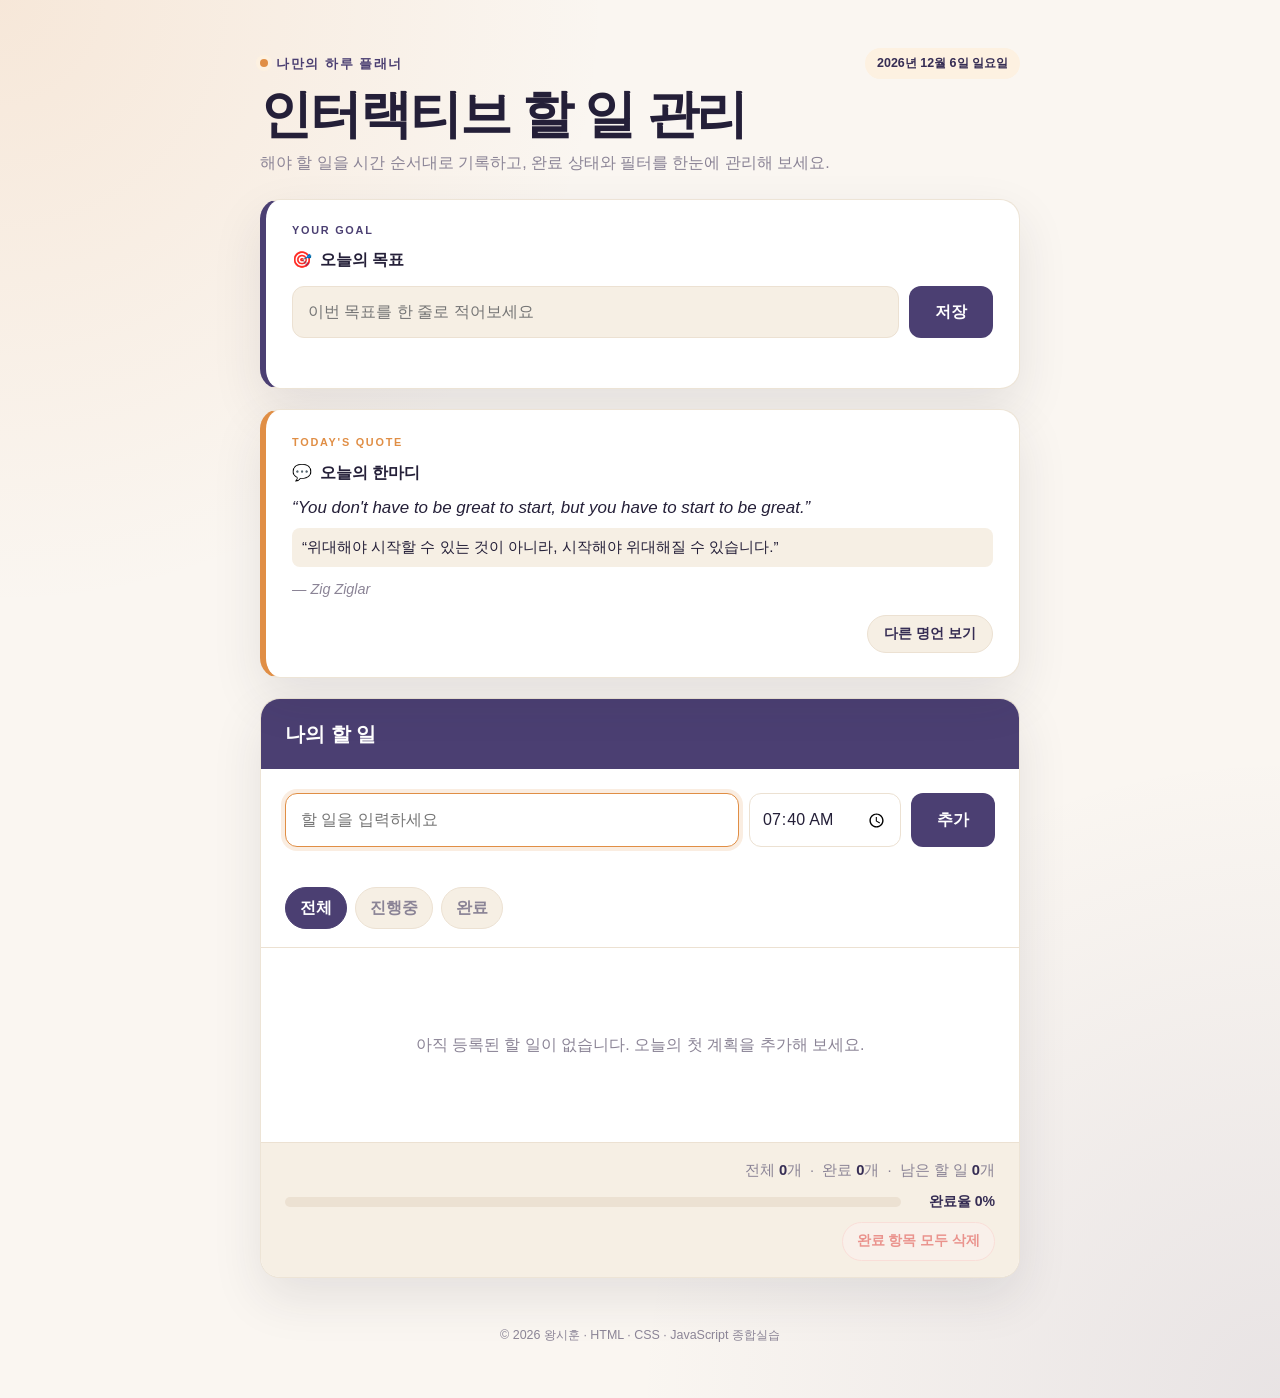
==== Individual_Project/Day2_CSS_JS/02_Interactive_Todo_App/index.html @ aad3d423 "Day2_CSS_JS" ====
<!DOCTYPE html>
<html lang="ko">
<head>
    <meta charset="UTF-8">
    <meta name="viewport" content="width=device-width, initial-scale=1.0">
    <title>Interactive Todo App</title>

    <!-- [개발자 확인] PPT에서 HTML/CSS 파일명은 지정되지 않아 기존 강의자료 방식대로 index.html / css/style.css를 사용했습니다. -->
    <link rel="stylesheet" href="./css/style.css">
</head>
<body>
    <main class="todo-app">
        <header class="app-header">
            <div class="header-row">
                <p class="eyebrow">
                    <span class="eyebrow-dot" aria-hidden="true"></span>
                    나만의 하루 플래너
                </p>

                <!-- [종합실습4 UI 개선] 오늘 날짜를 제목 옆 작은 배지로 배치해 정보 위계를 낮췄습니다. -->
                <p id="current-date" class="date-badge"></p>
            </div>

            <!-- [사용자 직접 입력 - 선택] 과제 제출자 이름이나 원하는 앱 제목으로 바꿀 수 있습니다. -->
            <h1>인터랙티브 할 일 관리</h1>
            <p class="app-description">
                해야 할 일을 시간 순서대로 기록하고, 완료 상태와 필터를 한눈에 관리해 보세요.
            </p>
        </header>

        <!-- ==========================================================
             [종합실습4 UI 개선] [사용자 직접 요청]
             오늘의 목표를 한 줄로 적어두는 카드입니다. todos 배열과는
             완전히 별개의 상태이며, storage.js의 loadGoal()/saveGoal()로
             localStorage에 저장·복원되어 새로고침해도 남아 있습니다.
             ========================================================== -->
        <section class="goal-card" aria-labelledby="goal-title">
            <p class="goal-tag">YOUR GOAL</p>

            <div class="goal-heading">
                <span aria-hidden="true">🎯</span>
                <h2 id="goal-title">오늘의 목표</h2>
            </div>

            <form id="goal-form" class="goal-form" novalidate>
                <label class="sr-only" for="goal-input">나의 목표</label>
                <input
                    type="text"
                    id="goal-input"
                    name="userGoal"
                    maxlength="60"
                    autocomplete="off"
                    placeholder="이번 목표를 한 줄로 적어보세요">

                <button type="submit" id="goal-save-button" class="goal-save-button">
                    저장
                </button>
            </form>

            <p id="goal-saved-message" class="goal-saved-message" aria-live="polite"></p>
        </section>

        <!-- ==========================================================
             [종합실습4 추가 요구사항] 오늘의 한마디를 fetch로 비동기 로드
             - 성공: data/quotes.json에서 받은 영어 원문 + 한국어 번역 + 저자를 표시
             - 실패: app.js의 기본 영문·한국어 문구로 대체
             [종합실습4 UI 개선] 영문 원문 / 한국어 번역 / 저자를 시각적으로 구분하고
             왼쪽 포인트 선으로 카드 영역을 강조합니다.
             ========================================================== -->
        <section class="quote-card" aria-labelledby="quote-title">
            <p class="quote-tag">TODAY'S QUOTE</p>

            <div class="quote-heading">
                <span aria-hidden="true">💬</span>
                <h2 id="quote-title">오늘의 한마디</h2>
            </div>
            <blockquote class="quote-body">
                <p id="quote-text" class="quote-en" aria-live="polite">오늘의 한마디를 불러오는 중입니다...</p>
                <p id="quote-translation" class="quote-ko"></p>
                <cite id="quote-author"></cite>
            </blockquote>

            <!-- [종합실습4 추가 요구사항] 다른 명언 보기 버튼: 클릭 시 fetch를 다시 실행합니다. -->
            <div class="quote-actions">
                <button type="button" id="reload-quote-button" class="reload-quote-button">
                    다른 명언 보기
                </button>
            </div>
        </section>

        <section class="todo-panel" aria-labelledby="todo-title">
            <h2 id="todo-title" class="section-title">나의 할 일</h2>

            <!-- ======================================================
                 [종합실습4 필수 요구사항] 추가 버튼 또는 Enter 키로 할 일 추가
                 [한글 입력 오류 방지] input과 add-button이 모두 form 안에 있어
                 버튼 클릭과 Enter 입력이 전부 submit 이벤트 하나로 처리됩니다.
                 [종합실습4 데이터 모델 확장] [사용자 직접 요청]
                 시간순 정렬 기능을 위해 시간 입력창을 추가했습니다.
                 ====================================================== -->
            <form id="todo-form" class="todo-form" novalidate>
                <label class="sr-only" for="todo-input">새 할 일</label>

                <!-- [사용자 직접 입력] 실제 할 일은 이 입력창에 작성합니다. -->
                <input
                    type="text"
                    id="todo-input"
                    name="todoText"
                    maxlength="80"
                    autocomplete="off"
                    placeholder="할 일을 입력하세요"
                    aria-describedby="input-message">

                <label class="sr-only" for="todo-time-input">할 일 시간</label>
                <input
                    type="time"
                    id="todo-time-input"
                    name="todoTime"
                    class="todo-time-input"
                    aria-label="할 일 시간">

                <button type="submit" id="add-button" class="add-button">
                    추가
                </button>
            </form>

            <!-- [종합실습4 필수 요구사항] 빈 값 입력 방지 안내 영역
                 [종합실습4 접근성] 입력을 다시 시작하면 app.js가 이 문구를 지웁니다. -->
            <p id="input-message" class="input-message" aria-live="polite"></p>

            <!-- ======================================================
                 [종합실습4 세부 요구사항] 전체 / 진행중 / 완료 필터
                 [종합실습4 접근성] 현재 선택된 필터는 aria-pressed로도 전달합니다.
                 ====================================================== -->
            <div id="filter-buttons" class="filter-buttons" aria-label="할 일 필터">
                <button type="button" class="filter-button is-active" data-filter="all" aria-pressed="true">
                    전체
                </button>
                <button type="button" class="filter-button" data-filter="active" aria-pressed="false">
                    진행중
                </button>
                <button type="button" class="filter-button" data-filter="completed" aria-pressed="false">
                    완료
                </button>
            </div>

            <!-- ======================================================
                 [종합실습4 세부 요구사항] [이벤트 위임] 이벤트 위임 대상 부모 ul
                 app.js에서 이 ul에 click 리스너를 단 한 번만 등록합니다.
                 동적으로 생성되는 체크박스와 삭제 버튼도 같은 리스너로 처리합니다.
                 [종합실습4 UI 개선] [사용자 직접 요청]
                 항목을 시간순으로 정렬해 타임라인 점·선으로 표시합니다.
                 ====================================================== -->
            <ul id="todo-list" class="todo-list" aria-label="할 일 목록"></ul>

            <!-- ======================================================
                 [종합실습4 세부 요구사항] 하단 요약: 전체·완료 개수
                 [종합실습4 추가 요구사항] 남은 할 일 개수, 완료율 진행 막대,
                 완료 항목 모두 삭제 버튼을 함께 표시합니다.
                 render() 때마다 updateSummary()에서 갱신합니다.
                 ====================================================== -->
            <footer class="todo-summary" aria-live="polite">
                <div class="summary-counts">
                    <span>전체 <strong id="total-count">0</strong>개</span>
                    <span class="summary-divider" aria-hidden="true">·</span>
                    <span>완료 <strong id="completed-count">0</strong>개</span>
                    <span class="summary-divider" aria-hidden="true">·</span>
                    <span>남은 할 일 <strong id="remaining-count">0</strong>개</span>
                </div>

                <div class="summary-progress">
                    <div
                        id="progress-bar"
                        class="progress-bar"
                        role="progressbar"
                        aria-valuemin="0"
                        aria-valuemax="100"
                        aria-valuenow="0"
                        aria-label="오늘의 완료율">
                        <div id="progress-bar-fill" class="progress-bar-fill"></div>
                    </div>
                    <span id="progress-percent" class="progress-percent">완료율 0%</span>
                </div>

                <button type="button" id="clear-completed-button" class="clear-completed-button" disabled>
                    완료 항목 모두 삭제
                </button>
            </footer>
        </section>
    </main>

    <!-- [종합실습4 UI 개선] 저작권 footer -->
    <!-- [사용자 직접 입력] 제출자 이름이나 연도가 바뀌면 아래 저작권 문구를 수정하세요. -->
    <footer class="site-footer">
        <p>
            <small>
                © 2026 왕시훈 · HTML · CSS · JavaScript 종합실습
            </small>
        </p>
    </footer>

    <!-- ==============================================================
         [종합실습4 추가 요구사항] ES 모듈 사용
         - app.js: 화면, 이벤트, 렌더링, 비동기 로드 담당
         - storage.js: localStorage 저장/복원 담당
         주의: file://로 더블클릭하지 말고 Live Server 또는 HTTP 서버로 실행하세요.
         =============================================================== -->
    <script type="module" src="./js/app.js"></script>
</body>
</html>
---- Individual_Project/Day2_CSS_JS/02_Interactive_Todo_App/css/style.css ----
/* =====================================================================
   종합실습4 - 인터랙티브 할 일 관리 앱
   [개발자 확인] PPT에 별도 폰트 파일 요구가 없어 사용자 제공 자료 없이
   운영체제 기본 글꼴만 사용했습니다.
   [종합실습4 UI 개선] [사용자 직접 요청]
   "종합실습4_프리미엄UI"를 참고했지만 그대로 따라 만들지 않고,
   시간순 정렬 기능에 맞춰 타임라인(점·선) 목록 스타일과
   플럼·앰버 계열의 다른 색 팔레트로 새로 디자인했습니다.
   ===================================================================== */

:root {
    --bg: #faf6f1;
    --surface: #ffffff;
    --surface-soft: #f6efe4;
    --text: #241f38;
    --muted: #8b8496;
    --line: #ece1d2;
    --primary: #4b3f72;
    --primary-dark: #362d54;
    --accent: #e08e45;
    --accent-soft: #fdf1e1;
    --danger: #dc2626;
    --danger-soft: #fef2f2;
    --danger-line: #fecaca;
    --shadow: 0 20px 50px rgba(42, 36, 56, 0.10);
}

* {
    box-sizing: border-box;
}

body {
    margin: 0;
    min-height: 100vh;
    padding: 48px 20px;
    color: var(--text);
    background:
        radial-gradient(circle at top left, rgba(224, 142, 69, 0.14), transparent 32%),
        radial-gradient(circle at bottom right, rgba(75, 63, 114, 0.10), transparent 34%),
        var(--bg);
    font-family: -apple-system, BlinkMacSystemFont, "Segoe UI", "Noto Sans KR", sans-serif;
    line-height: 1.5;
}

button,
input {
    font: inherit;
}

button {
    cursor: pointer;
}

/* [종합실습4 UI 개선] 콘텐츠 최대 너비를 유지하고 가운데 정렬합니다. */
.todo-app {
    width: min(100%, 760px);
    margin: 0 auto;
}

.app-header {
    margin-bottom: 24px;
}

.header-row {
    display: flex;
    flex-wrap: wrap;
    justify-content: space-between;
    align-items: center;
    gap: 10px;
    margin-bottom: 6px;
}

.eyebrow {
    display: flex;
    align-items: center;
    gap: 8px;
    margin: 0;
    color: var(--primary);
    font-size: 0.82rem;
    font-weight: 800;
    letter-spacing: 0.12em;
}

.eyebrow-dot {
    width: 8px;
    height: 8px;
    background: var(--accent);
    border-radius: 50%;
    box-shadow: 0 0 0 4px var(--accent-soft);
}

/* [종합실습4 UI 개선] 오늘 날짜를 옅은 배지로 표시해 제목보다 낮은 위계를 줍니다. */
.date-badge {
    margin: 0;
    padding: 6px 12px;
    color: var(--primary-dark);
    background: var(--accent-soft);
    border-radius: 999px;
    font-size: 0.78rem;
    font-weight: 700;
}

h1,
h2,
p {
    margin-top: 0;
}

h1 {
    margin-bottom: 8px;
    font-size: clamp(2rem, 6vw, 3.25rem);
    line-height: 1.12;
    letter-spacing: -0.04em;
}

.app-description {
    margin-bottom: 0;
    color: var(--muted);
}

.goal-card,
.quote-card,
.todo-panel {
    background: var(--surface);
    border: 1px solid rgba(236, 225, 210, 0.9);
    border-radius: 20px;
    box-shadow: var(--shadow);
}

/* [종합실습4 UI 개선] [사용자 직접 요청]
   "Your Goal" 카드는 목표 문구를 남기는 곳이라 명언 카드와 구분되도록
   포인트 선 색을 accent가 아닌 primary(플럼)로 다르게 줍니다. */
.goal-card {
    margin-bottom: 20px;
    padding: 22px 26px;
    border-left: 6px solid var(--primary);
}

.goal-tag {
    margin: 0 0 10px;
    color: var(--primary);
    font-size: 0.68rem;
    font-weight: 800;
    letter-spacing: 0.16em;
}

.goal-heading {
    display: flex;
    align-items: center;
    gap: 8px;
    margin-bottom: 14px;
}

.goal-heading h2 {
    margin: 0;
    font-size: 1rem;
}

.goal-form {
    display: grid;
    grid-template-columns: minmax(0, 1fr) auto;
    gap: 10px;
}

#goal-input {
    width: 100%;
    min-width: 0;
    padding: 13px 15px;
    color: var(--text);
    background: var(--surface-soft);
    border: 1px solid var(--line);
    border-radius: 12px;
    outline: none;
    transition: border-color 0.2s ease, box-shadow 0.2s ease;
}

#goal-input:focus {
    background: var(--surface);
    border-color: var(--primary);
    box-shadow: 0 0 0 4px rgba(75, 63, 114, 0.14);
}

.goal-save-button {
    min-width: 84px;
    padding: 12px 18px;
    color: #ffffff;
    background: var(--primary);
    border: 0;
    border-radius: 12px;
    font-weight: 800;
    transition: transform 0.2s ease, background-color 0.2s ease;
}

.goal-save-button:hover {
    background: var(--primary-dark);
    transform: translateY(-1px);
}

.goal-saved-message {
    min-height: 20px;
    margin: 8px 0 0;
    color: var(--accent);
    font-size: 0.82rem;
    font-weight: 700;
}

.quote-card {
    position: relative;
    margin-bottom: 20px;
    padding: 24px 26px;
    border-left: 6px solid var(--accent);
}

.quote-tag {
    margin: 0 0 10px;
    color: var(--accent);
    font-size: 0.68rem;
    font-weight: 800;
    letter-spacing: 0.16em;
}

.quote-heading {
    display: flex;
    align-items: center;
    gap: 8px;
    margin-bottom: 10px;
}

.quote-heading h2 {
    margin: 0;
    font-size: 1rem;
}

blockquote {
    margin: 0;
}

/* [종합실습4 UI 개선] 영문 원문 */
#quote-text.quote-en {
    margin-bottom: 8px;
    font-size: 1.06rem;
    font-style: italic;
}

/* [종합실습4 UI 개선]
   한국어 번역은 영문보다 작은 글씨 + 옅은 배경으로 구분합니다. */
.quote-ko {
    margin: 0 0 10px;
    padding: 8px 10px;
    background: var(--surface-soft);
    border-radius: 8px;
    color: var(--text);
    font-size: 0.95rem;
}

.quote-ko:empty {
    display: none;
}

#quote-author {
    color: var(--muted);
    font-size: 0.9rem;
}

/* [종합실습4 UI 개선] 다른 명언 보기 버튼: 카드 하단 오른쪽에 배치 */
.quote-actions {
    display: flex;
    justify-content: flex-end;
    margin-top: 14px;
}

.reload-quote-button {
    padding: 8px 16px;
    color: var(--primary-dark);
    background: var(--surface-soft);
    border: 1px solid var(--line);
    border-radius: 999px;
    font-weight: 700;
    font-size: 0.85rem;
    transition: background-color 0.2s ease, color 0.2s ease, border-color 0.2s ease;
}

.reload-quote-button:hover:not(:disabled) {
    color: #ffffff;
    background: var(--primary);
    border-color: var(--primary);
}

.reload-quote-button:disabled {
    opacity: 0.6;
    cursor: not-allowed;
}

.todo-panel {
    overflow: hidden;
}

.section-title {
    margin: 0;
    padding: 20px 24px;
    color: #ffffff;
    background: var(--primary);
    font-size: 1.25rem;
}

/* [종합실습4 데이터 모델 확장] [사용자 직접 요청]
   텍스트·시간 입력창과 추가 버튼을 한 줄에 배치합니다. */
.todo-form {
    display: grid;
    grid-template-columns: minmax(0, 1fr) auto auto;
    gap: 10px;
    padding: 24px 24px 8px;
}

#todo-input {
    width: 100%;
    min-width: 0;
    padding: 13px 15px;
    border: 1px solid var(--line);
    border-radius: 12px;
    outline: none;
    transition: border-color 0.2s ease, box-shadow 0.2s ease;
}

#todo-input:focus {
    border-color: var(--accent);
    box-shadow: 0 0 0 4px rgba(224, 142, 69, 0.16);
}

.todo-time-input {
    width: 152px;
    padding: 13px 12px;
    color: var(--text);
    background: var(--surface);
    border: 1px solid var(--line);
    border-radius: 12px;
    outline: none;
    transition: border-color 0.2s ease, box-shadow 0.2s ease;
}

.todo-time-input:focus {
    border-color: var(--accent);
    box-shadow: 0 0 0 4px rgba(224, 142, 69, 0.16);
}

.add-button {
    min-width: 84px;
    padding: 12px 18px;
    color: #ffffff;
    background: var(--primary);
    border: 0;
    border-radius: 12px;
    font-weight: 800;
    transition: transform 0.2s ease, background-color 0.2s ease;
}

.add-button:hover {
    background: var(--primary-dark);
    transform: translateY(-1px);
}

.input-message {
    min-height: 24px;
    margin: 0;
    padding: 0 24px 8px;
    color: var(--danger);
    font-size: 0.88rem;
}

.filter-buttons {
    display: flex;
    flex-wrap: wrap;
    gap: 8px;
    padding: 8px 24px 18px;
    border-bottom: 1px solid var(--line);
}

.filter-button {
    padding: 8px 14px;
    color: var(--muted);
    background: var(--surface-soft);
    border: 1px solid var(--line);
    border-radius: 999px;
    font-weight: 700;
    transition: background-color 0.2s ease, color 0.2s ease, border-color 0.2s ease;
}

.filter-button:hover,
.filter-button.is-active {
    color: #ffffff;
    background: var(--primary);
    border-color: var(--primary);
}

/* =====================================================================
   [종합실습4 UI 개선] [사용자 직접 요청] 타임라인 목록
   시간순으로 정렬된 항목을 점(dot)과 세로선으로 이어 보여줍니다.
   ===================================================================== */
.todo-list {
    position: relative;
    display: flex;
    min-height: 154px;
    flex-direction: column;
    gap: 6px;
    margin: 0;
    padding: 20px 24px;
    list-style: none;
}

.todo-list::before {
    position: absolute;
    top: 30px;
    bottom: 30px;
    left: 52px;
    width: 2px;
    content: "";
    background: var(--line);
}

.todo-list.is-empty::before {
    display: none;
}

.todo-item {
    display: grid;
    grid-template-columns: 56px auto minmax(0, 1fr) auto;
    align-items: center;
    gap: 12px;
    padding: 10px 8px;
    border-radius: 14px;
    animation: item-in 0.22s ease-out;
    transition: background-color 0.2s ease;
}

.todo-item:hover {
    background: var(--surface-soft);
}

.todo-time-track {
    position: relative;
    z-index: 1;
    display: flex;
    flex-direction: column;
    align-items: center;
    gap: 5px;
}

.todo-time-dot {
    width: 12px;
    height: 12px;
    background: var(--accent);
    border: 3px solid var(--surface);
    border-radius: 50%;
    box-shadow: 0 0 0 2px var(--accent-soft);
}

.todo-item.is-completed .todo-time-dot {
    background: var(--muted);
    box-shadow: 0 0 0 2px var(--line);
}

.todo-time-badge {
    color: var(--primary-dark);
    font-size: 0.68rem;
    font-weight: 800;
    text-align: center;
    white-space: nowrap;
}

.todo-time-badge.is-unset {
    color: var(--muted);
    font-weight: 600;
}

.todo-check {
    width: 20px;
    height: 20px;
    accent-color: var(--accent);
}

.todo-text {
    min-width: 0;
    overflow-wrap: anywhere;
}

/* [종합실습4 UI 개선] 완료 항목은 취소선뿐 아니라 배경도 은은하게 바꿔
   색상 하나에만 의존하지 않도록 합니다. */
.todo-item.is-completed {
    background: var(--surface-soft);
}

.todo-item.is-completed .todo-text {
    color: var(--muted);
    text-decoration: line-through;
    text-decoration-thickness: 2px;
}

.delete-button {
    width: 36px;
    height: 36px;
    padding: 0;
    color: var(--danger);
    background: var(--danger-soft);
    border: 1px solid var(--danger-line);
    border-radius: 10px;
    font-size: 1.15rem;
    font-weight: 800;
    line-height: 1;
    transition: color 0.2s ease, background-color 0.2s ease, transform 0.2s ease;
}

.delete-button:hover {
    color: #ffffff;
    background: var(--danger);
    transform: scale(1.04);
}

.empty-state {
    display: grid;
    min-height: 154px;
    place-items: center;
    padding: 30px 24px;
    color: var(--muted);
    text-align: center;
}

/* [종합실습4 UI 개선]
   전체·완료·남은 개수, 완료율 진행 막대, 완료 항목 모두 삭제 버튼을
   한 영역에 세로로 정리합니다. */
.todo-summary {
    display: flex;
    flex-direction: column;
    gap: 10px;
    padding: 16px 24px;
    color: var(--muted);
    background: var(--surface-soft);
    border-top: 1px solid var(--line);
    font-size: 0.92rem;
}

.summary-counts {
    display: flex;
    justify-content: flex-end;
    flex-wrap: wrap;
    gap: 8px;
}

.todo-summary strong {
    color: var(--primary-dark);
}

/* [종합실습4 추가 요구사항] 완료율 진행 막대 */
.summary-progress {
    display: flex;
    align-items: center;
    gap: 10px;
}

.progress-bar {
    flex: 1;
    height: 10px;
    background: var(--line);
    border-radius: 999px;
    overflow: hidden;
}

.progress-bar-fill {
    width: 0%;
    height: 100%;
    background: linear-gradient(90deg, var(--accent), var(--primary));
    border-radius: 999px;
    transition: width 0.25s ease;
}

.progress-percent {
    min-width: 84px;
    text-align: right;
    color: var(--primary-dark);
    font-weight: 700;
    font-size: 0.88rem;
}

/* [종합실습4 추가 요구사항] 완료 항목 모두 삭제 버튼
   [종합실습4 UI 개선] 삭제 버튼과 같은 붉은 계열로 위험 동작임을 알립니다. */
.clear-completed-button {
    align-self: flex-end;
    padding: 8px 14px;
    color: var(--danger);
    background: var(--danger-soft);
    border: 1px solid var(--danger-line);
    border-radius: 999px;
    font-weight: 700;
    font-size: 0.85rem;
    transition: background-color 0.2s ease, color 0.2s ease, opacity 0.2s ease;
}

.clear-completed-button:hover:not(:disabled) {
    color: #ffffff;
    background: var(--danger);
}

.clear-completed-button:disabled {
    opacity: 0.45;
    cursor: not-allowed;
}

/* [종합실습4 UI 개선] 저작권 footer: 본문과 간격을 두고 작고 옅게, 배경과 자연스럽게 연결 */
.site-footer {
    width: min(100%, 760px);
    margin: 32px auto 0;
    padding: 12px 20px 4px;
    text-align: center;
}

.site-footer p {
    margin: 0;
}

.site-footer small {
    color: var(--muted);
    font-size: 0.78rem;
}

.sr-only {
    position: absolute;
    width: 1px;
    height: 1px;
    padding: 0;
    margin: -1px;
    overflow: hidden;
    clip: rect(0, 0, 0, 0);
    white-space: nowrap;
    border: 0;
}

/* [종합실습4 접근성] 키보드 사용자를 위한 focus-visible 표시 */
a:focus-visible,
button:focus-visible,
input:focus-visible {
    outline: 3px solid var(--accent);
    outline-offset: 2px;
}

@keyframes item-in {
    from {
        opacity: 0;
        transform: translateY(6px);
    }

    to {
        opacity: 1;
        transform: translateY(0);
    }
}

/* [종합실습4 접근성] 애니메이션을 줄이고 싶은 사용자를 위한 설정 */
@media (prefers-reduced-motion: reduce) {
    * {
        animation-duration: 0.001ms !important;
        animation-iteration-count: 1 !important;
        transition-duration: 0.001ms !important;
        scroll-behavior: auto !important;
    }
}

@media (max-width: 560px) {
    body {
        padding: 28px 14px;
    }

    .goal-form {
        grid-template-columns: 1fr;
    }

    .goal-save-button {
        width: 100%;
    }

    .todo-form {
        grid-template-columns: 1fr 1fr;
    }

    #todo-input {
        grid-column: 1 / -1;
    }

    .add-button {
        width: 100%;
    }

    .todo-time-input {
        width: 100%;
    }

    .filter-buttons {
        display: grid;
        grid-template-columns: repeat(3, 1fr);
    }

    .filter-button {
        padding-inline: 8px;
    }

    .todo-list::before {
        left: 40px;
    }

    .todo-item {
        grid-template-columns: 44px auto minmax(0, 1fr) auto;
        padding-inline: 4px;
    }

    /* [종합실습4 UI 개선] 모바일에서는 다른 명언 보기 버튼이 아래로 내려가도 됩니다. */
    .quote-actions {
        justify-content: stretch;
    }

    .reload-quote-button {
        width: 100%;
    }

    .summary-counts {
        justify-content: flex-start;
    }

    .clear-completed-button {
        align-self: stretch;
        width: 100%;
    }
}
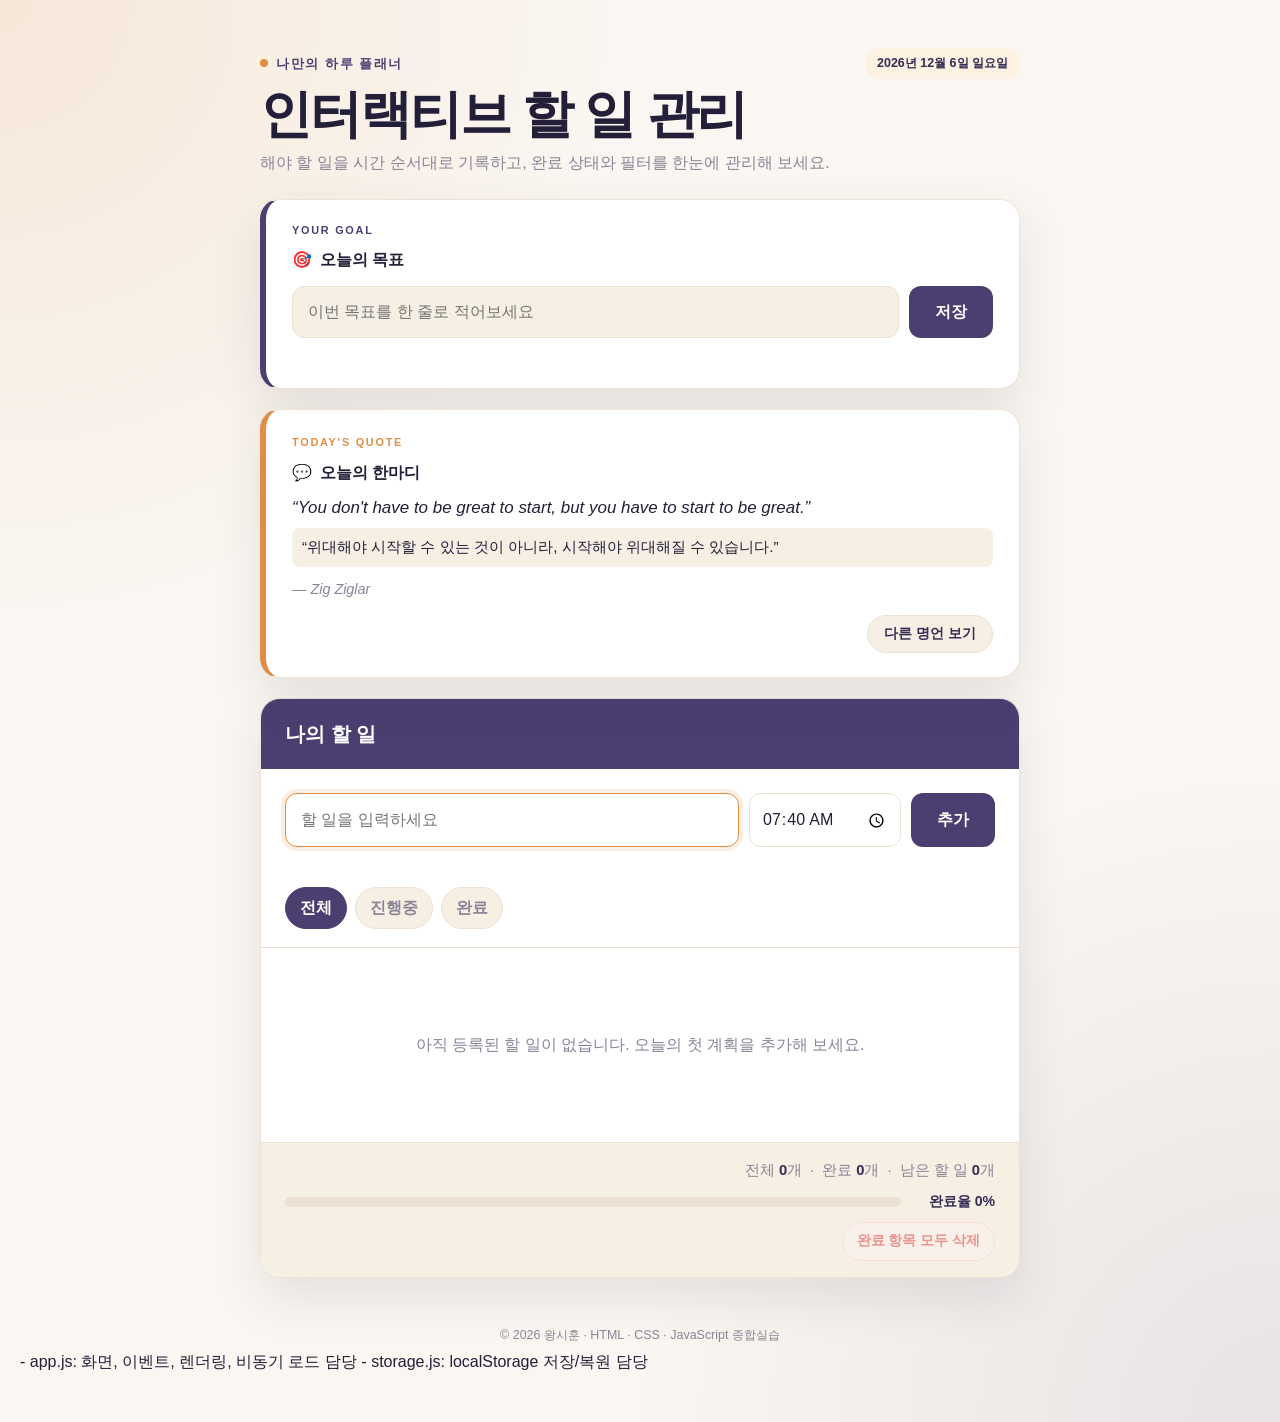
==== commit c4b430d4: "readme" ====
--- a/Individual_Project/Day2_CSS_JS/02_Interactive_Todo_App/index.html
+++ b/Individual_Project/Day2_CSS_JS/02_Interactive_Todo_App/index.html
@@ -5,7 +5,6 @@
     <meta name="viewport" content="width=device-width, initial-scale=1.0">
     <title>Interactive Todo App</title>
 
-    <!-- [개발자 확인] PPT에서 HTML/CSS 파일명은 지정되지 않아 기존 강의자료 방식대로 index.html / css/style.css를 사용했습니다. -->
     <link rel="stylesheet" href="./css/style.css">
 </head>
 <body>
@@ -28,12 +27,6 @@
             </p>
         </header>
 
-        <!-- ==========================================================
-             [종합실습4 UI 개선] [사용자 직접 요청]
-             오늘의 목표를 한 줄로 적어두는 카드입니다. todos 배열과는
-             완전히 별개의 상태이며, storage.js의 loadGoal()/saveGoal()로
-             localStorage에 저장·복원되어 새로고침해도 남아 있습니다.
-             ========================================================== -->
         <section class="goal-card" aria-labelledby="goal-title">
             <p class="goal-tag">YOUR GOAL</p>
 
@@ -60,13 +53,6 @@
             <p id="goal-saved-message" class="goal-saved-message" aria-live="polite"></p>
         </section>
 
-        <!-- ==========================================================
-             [종합실습4 추가 요구사항] 오늘의 한마디를 fetch로 비동기 로드
-             - 성공: data/quotes.json에서 받은 영어 원문 + 한국어 번역 + 저자를 표시
-             - 실패: app.js의 기본 영문·한국어 문구로 대체
-             [종합실습4 UI 개선] 영문 원문 / 한국어 번역 / 저자를 시각적으로 구분하고
-             왼쪽 포인트 선으로 카드 영역을 강조합니다.
-             ========================================================== -->
         <section class="quote-card" aria-labelledby="quote-title">
             <p class="quote-tag">TODAY'S QUOTE</p>
 
@@ -91,13 +77,7 @@
         <section class="todo-panel" aria-labelledby="todo-title">
             <h2 id="todo-title" class="section-title">나의 할 일</h2>
 
-            <!-- ======================================================
-                 [종합실습4 필수 요구사항] 추가 버튼 또는 Enter 키로 할 일 추가
-                 [한글 입력 오류 방지] input과 add-button이 모두 form 안에 있어
-                 버튼 클릭과 Enter 입력이 전부 submit 이벤트 하나로 처리됩니다.
-                 [종합실습4 데이터 모델 확장] [사용자 직접 요청]
-                 시간순 정렬 기능을 위해 시간 입력창을 추가했습니다.
-                 ====================================================== -->
+
             <form id="todo-form" class="todo-form" novalidate>
                 <label class="sr-only" for="todo-input">새 할 일</label>
 
@@ -124,14 +104,9 @@
                 </button>
             </form>
 
-            <!-- [종합실습4 필수 요구사항] 빈 값 입력 방지 안내 영역
-                 [종합실습4 접근성] 입력을 다시 시작하면 app.js가 이 문구를 지웁니다. -->
             <p id="input-message" class="input-message" aria-live="polite"></p>
 
-            <!-- ======================================================
-                 [종합실습4 세부 요구사항] 전체 / 진행중 / 완료 필터
-                 [종합실습4 접근성] 현재 선택된 필터는 aria-pressed로도 전달합니다.
-                 ====================================================== -->
+
             <div id="filter-buttons" class="filter-buttons" aria-label="할 일 필터">
                 <button type="button" class="filter-button is-active" data-filter="all" aria-pressed="true">
                     전체
@@ -144,21 +119,9 @@
                 </button>
             </div>
 
-            <!-- ======================================================
-                 [종합실습4 세부 요구사항] [이벤트 위임] 이벤트 위임 대상 부모 ul
-                 app.js에서 이 ul에 click 리스너를 단 한 번만 등록합니다.
-                 동적으로 생성되는 체크박스와 삭제 버튼도 같은 리스너로 처리합니다.
-                 [종합실습4 UI 개선] [사용자 직접 요청]
-                 항목을 시간순으로 정렬해 타임라인 점·선으로 표시합니다.
-                 ====================================================== -->
+
             <ul id="todo-list" class="todo-list" aria-label="할 일 목록"></ul>
 
-            <!-- ======================================================
-                 [종합실습4 세부 요구사항] 하단 요약: 전체·완료 개수
-                 [종합실습4 추가 요구사항] 남은 할 일 개수, 완료율 진행 막대,
-                 완료 항목 모두 삭제 버튼을 함께 표시합니다.
-                 render() 때마다 updateSummary()에서 갱신합니다.
-                 ====================================================== -->
             <footer class="todo-summary" aria-live="polite">
                 <div class="summary-counts">
                     <span>전체 <strong id="total-count">0</strong>개</span>
@@ -199,12 +162,8 @@
         </p>
     </footer>
 
-    <!-- ==============================================================
-         [종합실습4 추가 요구사항] ES 모듈 사용
          - app.js: 화면, 이벤트, 렌더링, 비동기 로드 담당
          - storage.js: localStorage 저장/복원 담당
-         주의: file://로 더블클릭하지 말고 Live Server 또는 HTTP 서버로 실행하세요.
-         =============================================================== -->
     <script type="module" src="./js/app.js"></script>
 </body>
 </html>
--- a/Individual_Project/Day2_CSS_JS/02_Interactive_Todo_App/css/style.css
+++ b/Individual_Project/Day2_CSS_JS/02_Interactive_Todo_App/css/style.css
@@ -1,12 +1,4 @@
-/* =====================================================================
-   종합실습4 - 인터랙티브 할 일 관리 앱
-   [개발자 확인] PPT에 별도 폰트 파일 요구가 없어 사용자 제공 자료 없이
-   운영체제 기본 글꼴만 사용했습니다.
-   [종합실습4 UI 개선] [사용자 직접 요청]
-   "종합실습4_프리미엄UI"를 참고했지만 그대로 따라 만들지 않고,
-   시간순 정렬 기능에 맞춰 타임라인(점·선) 목록 스타일과
-   플럼·앰버 계열의 다른 색 팔레트로 새로 디자인했습니다.
-   ===================================================================== */
+
 
 :root {
     --bg: #faf6f1;
@@ -392,10 +384,7 @@
     border-color: var(--primary);
 }
 
-/* =====================================================================
-   [종합실습4 UI 개선] [사용자 직접 요청] 타임라인 목록
-   시간순으로 정렬된 항목을 점(dot)과 세로선으로 이어 보여줍니다.
-   ===================================================================== */
+
 .todo-list {
     position: relative;
     display: flex;
